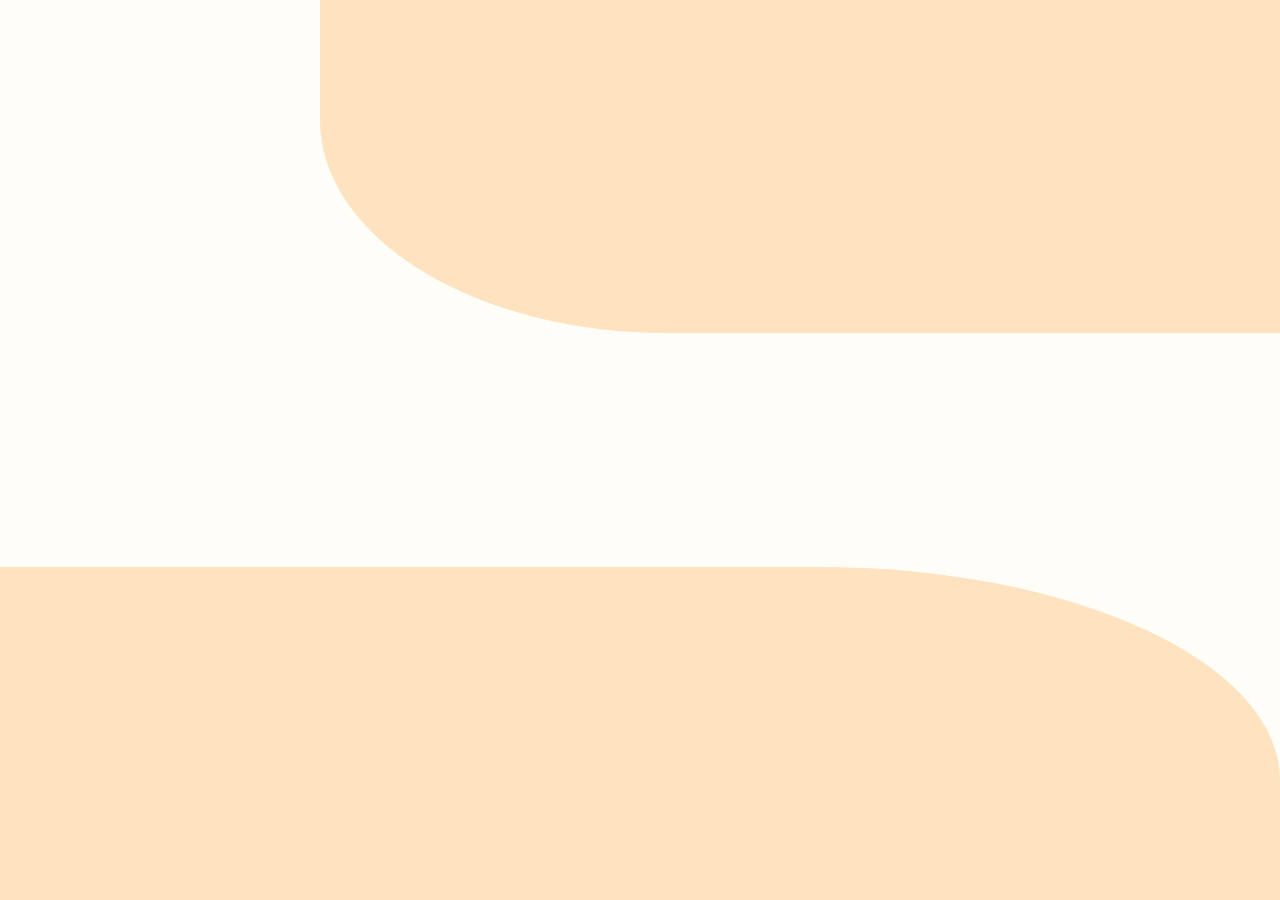
==== public/layouts/L4/index.html @ b63d5cc7 "Add initial layout for Autumn Themes website" ====
<!DOCTYPE html>
<html lang="en">
<head>
    <meta charset="UTF-8">
    <meta name="viewport" content="width=device-width, initial-scale=1.0">
    <title>Autumn Themes Website</title>
    <link rel="preconnect" href="https://fonts.googleapis.com">
    <link rel="preconnect" href="https://fonts.gstatic.com" crossorigin="">
    <link href="https://fonts.googleapis.com/css2?family=DM+Sans:wght@400;500;600;700;800&amp;family=Pacifico&amp;display=swap" rel="stylesheet">
    <style>
        *{
            box-sizing: border-box;
            margin: 0;
            padding: 0;
        }

        body{
            color: #4e372f;
            background-color: #fff8ed;
            font-family: "DM Sans", Arial, sans-serif;
        }

        .hero-container{
            width: 100%;
            min-height: 100vh;
            position: relative;
            overflow: hidden;
            background-color: #fffdf8;
        }

        .top-box{
            height: 37%;
            top: 0;
            right: 0;
            width: 75%;
            border-radius: 0 0 0 36% / 0 0 0 64%;
            background-color: #ffe3c1;
            position: absolute;
        }
        .bottom-box{
            height: 37%;
            bottom: 0;
            left: 0;
            width: 100%;
            border-radius: 0 36% 0 0  / 0 64% 0 0;
            background-color: #ffe3c1;
            position: absolute;
        }
    </style>
</head>
<body>
    <main>
        <section class="hero">
            <div class="hero-container">
                <div class="top-box"></div>
                <div class="bottom-box"></div>
            </div>
        </section>
    </main>
</body>
</html>
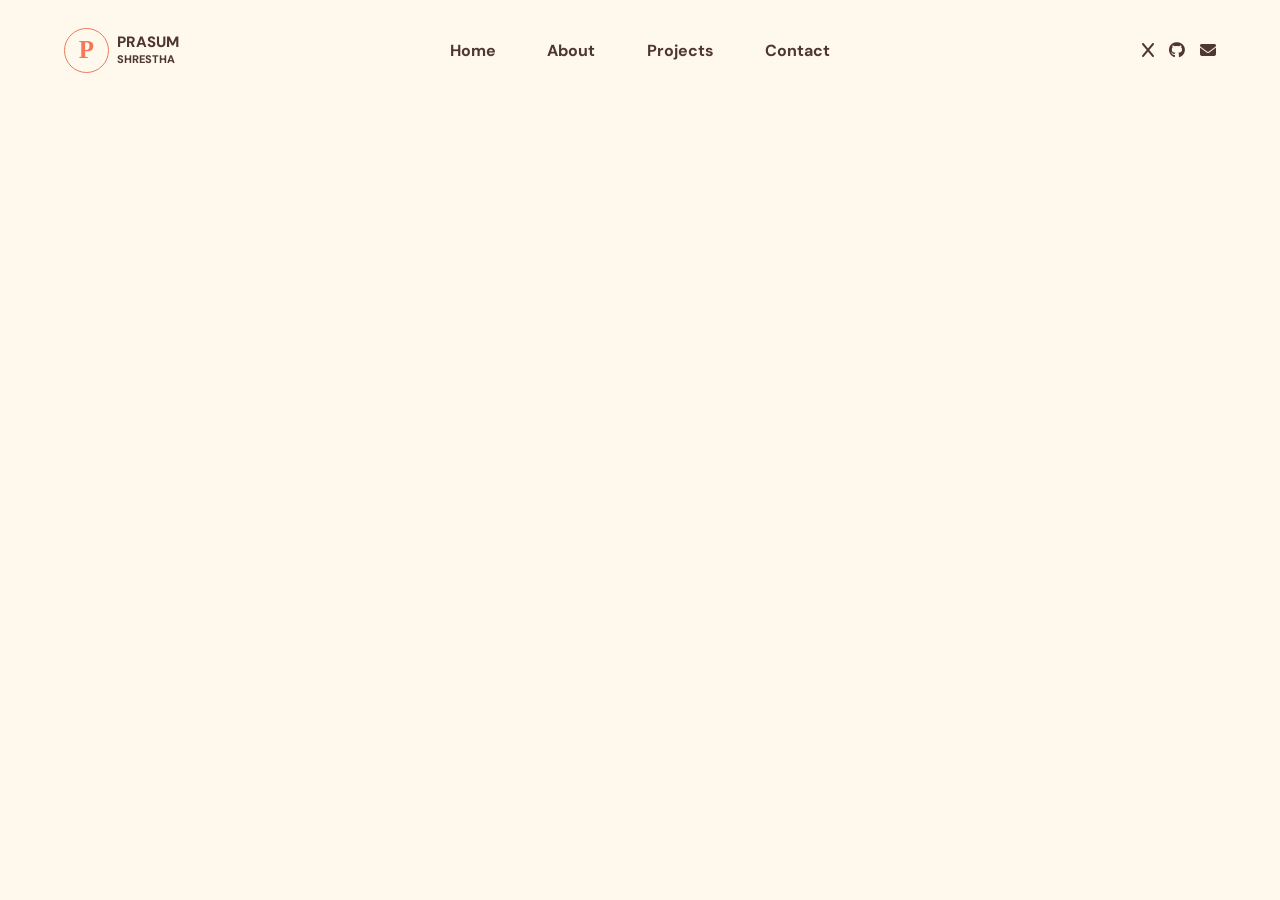
==== commit 21465349: "Feat: Enhance layout with new styles and navigation bar; remove unused image" ====
--- a/public/layouts/L4/index.html
+++ b/public/layouts/L4/index.html
@@ -7,7 +7,15 @@
     <link rel="preconnect" href="https://fonts.googleapis.com">
     <link rel="preconnect" href="https://fonts.gstatic.com" crossorigin="">
     <link href="https://fonts.googleapis.com/css2?family=DM+Sans:wght@400;500;600;700;800&amp;family=Pacifico&amp;display=swap" rel="stylesheet">
+        <link rel="stylesheet" href="https://cdnjs.cloudflare.com/ajax/libs/font-awesome/6.6.0/css/all.min.css"/>
+
     <style>
+
+        :root{
+            --bg-color: #fff8ed;
+            --bg1-color: #ffe3c1;
+            --font-color: #f57959;
+        }
         *{
             box-sizing: border-box;
             margin: 0;
@@ -16,7 +24,7 @@
 
         body{
             color: #4e372f;
-            background-color: #fff8ed;
+            background-color: var(--bg-color);
             font-family: "DM Sans", Arial, sans-serif;
         }
 
@@ -25,7 +33,7 @@
             min-height: 100vh;
             position: relative;
             overflow: hidden;
-            background-color: #fffdf8;
+            background-color: var(--bg-color);
         }
 
         .top-box{
@@ -34,18 +42,91 @@
             right: 0;
             width: 75%;
             border-radius: 0 0 0 36% / 0 0 0 64%;
-            background-color: #ffe3c1;
+            background-color: var(--bg1-color);
             position: absolute;
+            z-index: -1;
         }
         .bottom-box{
-            height: 37%;
+            height: 27%;
             bottom: 0;
             left: 0;
             width: 100%;
-            border-radius: 0 36% 0 0  / 0 64% 0 0;
-            background-color: #ffe3c1;
+            border-radius: 30% 46% 0 0  / 20% 64% 0 0;
+            background-color: var(--bg1-color);
             position: absolute;
+            z-index: -1;
         }
+
+        header{
+            display: flex;
+            justify-content: center;
+            align-items: center;
+            height: 100px;
+        }
+
+        a{
+            color: inherit;
+            text-decoration: none;
+        }
+
+        .nav{
+            display: flex;
+            align-items: center;
+            justify-content: space-between;
+            width: 90%;
+            height: 100%;
+        }
+
+        .brand{
+            display: inline-flex;
+            width: fit-content;
+            align-items: center;
+            gap: 8px;
+            width: 33%;
+        }
+
+        .logo{
+            width: 45px;
+            height: 45px;
+            display: flex;
+            align-items: center;
+            justify-content: center;
+            border-radius: 50%;
+            position: relative;
+            color: var(--font-color);
+            font: 700 25px Georgia, serif;
+            border: 1px solid var(--font-color);
+        }
+
+        .logo-name{
+            font-size: 15px;
+            font-weight: 800;
+            line-break: auto;
+            line-height: 1.1;
+        }
+
+        .logo-name small{
+            font-size: 11px;
+        }
+
+        .nav-bar{
+            display: flex;
+            width: 33%;
+            justify-content: space-between;
+        }
+
+        .nav-bar a{
+            font-weight: bold;
+            font-size: 16px;
+        }
+
+        .social-medias{
+            width: 33%;
+            display: flex;
+            justify-content: flex-end;
+            gap: 15px;
+        }
+        
     </style>
 </head>
 <body>
@@ -54,6 +135,38 @@
             <div class="hero-container">
                 <div class="top-box"></div>
                 <div class="bottom-box"></div>
+
+                <header>
+                    <div class="nav">
+                        <a href="#home" class="brand">
+                            <span class="logo">
+                                P
+                            </span>
+                            <span class="logo-name">
+                                PRASUM 
+                                <br>
+                                <small>SHRESTHA</small>
+                            </span>
+                        </a>
+                        <div class="nav-bar">
+                            <a href="">Home</a>
+                            <a href="">About</a>
+                            <a href="">Projects</a>
+                            <a href="">Contact</a>
+                        </div>
+                        <div class="social-medias">
+                            <a href="https://twitter.com">
+                                <i class="fa-brands fa-x"></i>
+                            </a>
+                            <a href="https://github.com">
+                                <i class="fa-brands fa-github"></i>
+                            </a>
+                            <a href="mailto:prasmshrestha@gmail.com">
+                                <i class="fas fa-envelope"></i>
+                            </a>
+                        </div>
+                    </div>
+                </header>
             </div>
         </section>
     </main>
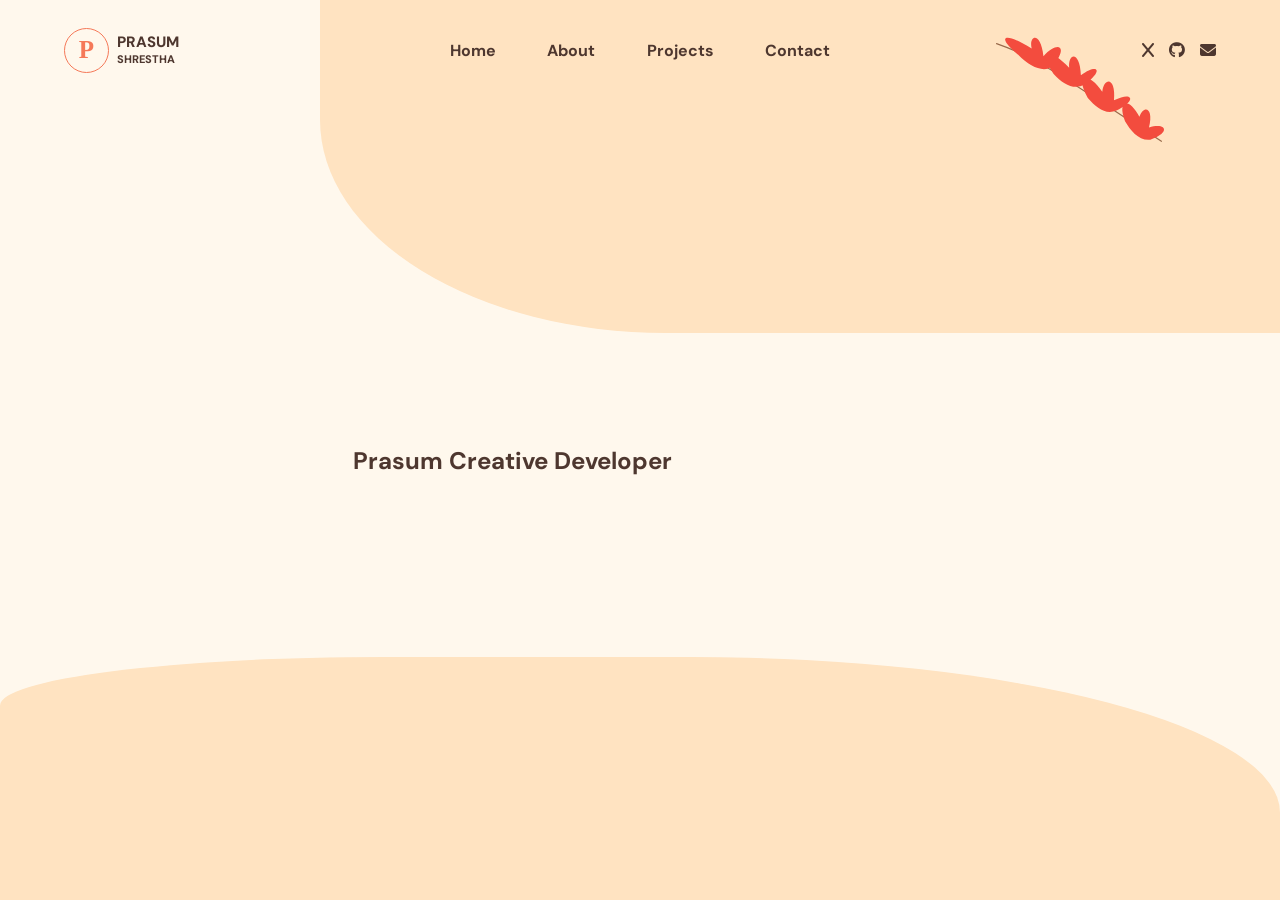
==== commit 1eb30a31: "Remove unused images and enhance layout with new SVG elements and styles" ====
--- a/public/layouts/L4/index.html
+++ b/public/layouts/L4/index.html
@@ -15,6 +15,8 @@
             --bg-color: #fff8ed;
             --bg1-color: #ffe3c1;
             --font-color: #f57959;
+            --red-color: #f34c3e;
+            --stem-color: #996b4c;
         }
         *{
             box-sizing: border-box;
@@ -34,6 +36,7 @@
             position: relative;
             overflow: hidden;
             background-color: var(--bg-color);
+            z-index: 1;
         }
 
         .top-box{
@@ -125,6 +128,45 @@
             display: flex;
             justify-content: flex-end;
             gap: 15px;
+        }
+
+        .leaf-branch{
+            position: absolute;
+            
+        }
+
+        .top-branch{
+            width: 15%;
+            height: auto;
+            right: 8%;
+            top: 4%;
+            transform: rotate(3deg);
+        }
+
+        .branch-stem{
+            fill: none;
+            stroke-width: 1.2;
+            stroke: var(--stem-color);
+            stroke-linecap: round;
+        }
+        .red-leaf {
+            fill: var(--red-color);
+        }
+
+        .hero-content{
+            width: 100%;
+            display: flex;
+            justify-content: space-between;
+            align-items: center;
+            height: 80vh;
+        }
+        
+        .hero-name{
+            width: 80%;
+            display: flex;
+            justify-content: center;
+            align-items: center;
+            
         }
         
     </style>
@@ -167,6 +209,30 @@
                         </div>
                     </div>
                 </header>
+
+                <svg class="leaf-branch top-branch" viewBox=" 0 0 190 112">
+                    <path class="branch-stem" d="M8 12 C54 25 91 52 176 100"/>
+                    <path class="red-leaf" d="M30 22 C7 5 14 -1 43 15 C39 2 51 -3 55 22 C68 6 80 10 65 31 C57 39 43 34 30 22Z"></path>
+                    <path class="red-leaf" d="M66 39 C49 17 59 12 81 32 C79 17 91 15 93 39 C109 26 116 33 97 48 C87 54 76 49 66 39Z"></path>
+                    <path class="red-leaf" d="M101 61 C87 39 98 33 115 54 C116 39 128 39 127 62 C144 52 151 60 130 72 C119 77 110 70 101 61Z"></path>
+                    <path class="red-leaf" d="M139 82 C130 62 141 57 153 77 C157 64 167 68 163 87 C180 81 185 91 165 99 C154 101 145 91 139 82Z"></path>
+                </svg>
+
+                <div class="hero-content">
+                    <div class="hero-name">
+                        <h1>
+                            <span class="hero-title">
+                                Prasum
+                            </span>
+                            <span class="hero-subtitle">
+                                Creative Developer
+                            </span>
+                        </h1>
+                    </div>
+                    <div class="hero-profile">
+
+                    </div>
+                </div>
             </div>
         </section>
     </main>
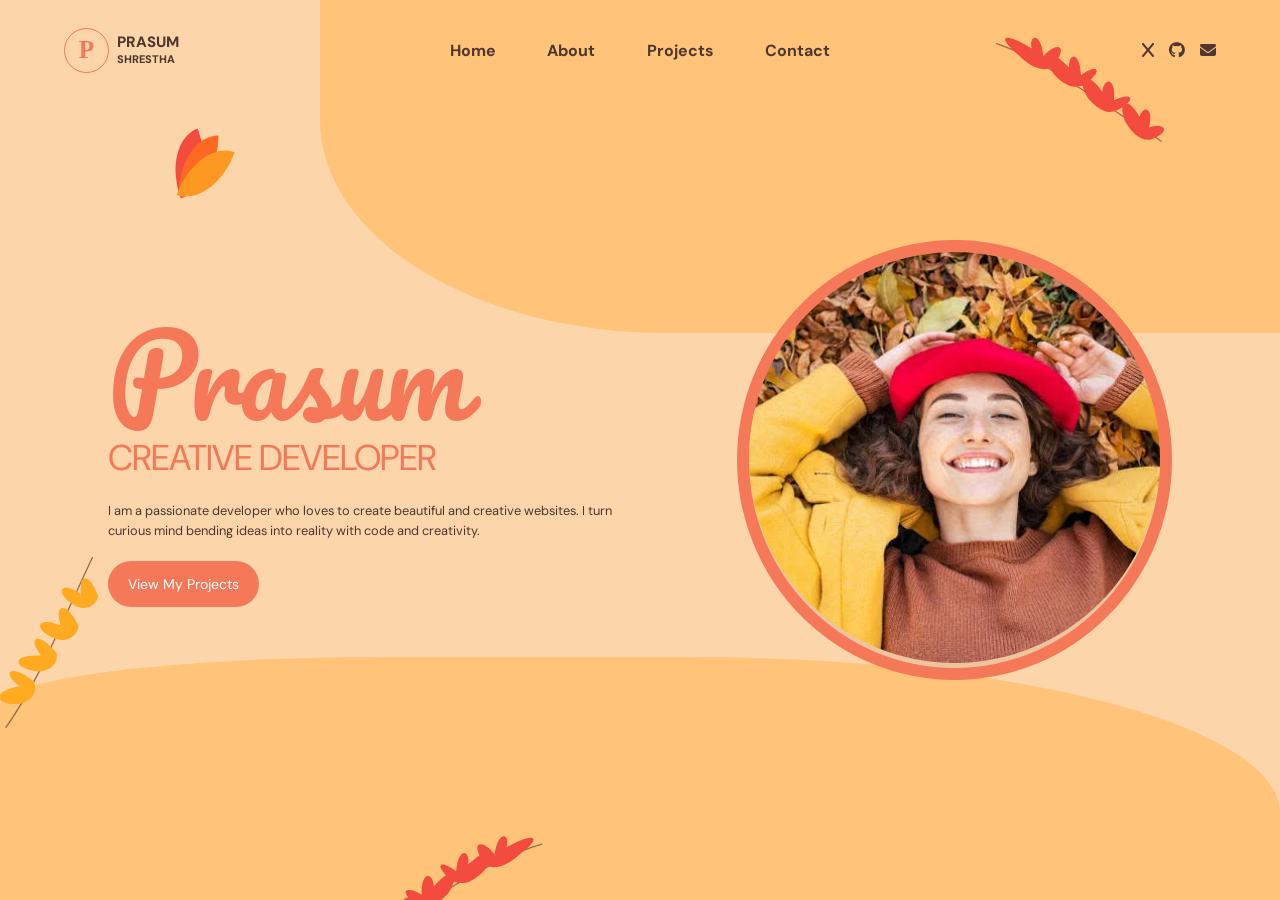
==== commit cab6b09f: "completed the hero section and now it's time for about section" ====
--- a/public/layouts/L4/index.html
+++ b/public/layouts/L4/index.html
@@ -12,8 +12,8 @@
     <style>
 
         :root{
-            --bg-color: #fff8ed;
-            --bg1-color: #ffe3c1;
+            --bg-color: #fcd5ab;
+            --bg1-color: #ffc37a;
             --font-color: #f57959;
             --red-color: #f34c3e;
             --stem-color: #996b4c;
@@ -156,19 +156,116 @@
         .hero-content{
             width: 100%;
             display: flex;
-            justify-content: space-between;
+            justify-content: space-evenly;
             align-items: center;
             height: 80vh;
+            
         }
         
         .hero-name{
-            width: 80%;
-            display: flex;
+            
+        }
+
+        .hero-title{
+            display: block;
+            font-family: "Pacifico", "Segoe Script", cursive;
+            line-height: 1.1;
+            color: var(--font-color);
+            font-size: clamp(50px, 9vw, 110px);
+            font-weight: 400;
+            letter-spacing: -1px;
+            
+        }
+        .hero-subtitle{
+            color: var(--font-color);
+            font-size: clamp(20px, 2.8vw, 40px);
+            font-weight: 400;
+            letter-spacing: -1px;
+        }
+
+        .hero-description{
+            max-width: 520px;
+            margin: 20px 0px;
+            font-size: clamp(10px, 1vw, 14px);
+            line-height:1.6;
+            
+        }
+
+        .capsule-btn{
+            display: inline-flex;
+            align-items: center;
             justify-content: center;
-            align-items: center;
-            
+            border: none;
+            border-radius: 45px;
+            color: white;
+            background-color: var(--font-color);
+            padding: 14px 20px;
+            font-size: 14px;
         }
         
+        .hero-profile{
+            width: 34%;
+            aspect-ratio: 1/1;
+            border-radius: 50%;
+            background-color: #edc49e;
+            border: clamp(3px, 1vw, 14px) solid var(--font-color);
+        }
+
+        .hero-profile img{
+            width: 100%;
+            height: 100%;
+            border-radius: 50%;
+            object-fit: cover;
+        }
+
+        .bottom-branch{
+            width: 15%;
+            height: auto;
+            left: 28%;
+            bottom: -5%;
+            transform: rotateY(180deg);
+        }
+        .gold-leaf{
+            fill: #ffaa21;
+        }
+
+        .left-branch{
+            width: 12%;
+            height: auto;
+            left: -1%;
+            bottom: 19%;
+            transform: rotate(-7deg);
+        }
+
+        .tiny-leafs{
+            position: absolute;
+            left: 13%;
+            top: 15%;
+            width: 35px;
+            height: 40px;
+            transform: rotate(-20deg);
+        }
+
+        .tiny-leafs span{
+            position: absolute;
+            width: 40px;
+            height: 60px;
+            border-radius: 100% 0 100% 0;
+            background-color: #f34c3e;
+        }
+
+        .tiny-leafs span:nth-child(2){
+            background-color: #ff6822;
+            transform: rotate(20deg);
+            left: 8px;
+            top: 5px;
+        }
+        .tiny-leafs span:nth-child(3){
+            background-color: #ff9822;
+            transform: rotate(40deg);
+            left: 12px;
+            top: 15px;
+        }
     </style>
 </head>
 <body>
@@ -218,6 +315,26 @@
                     <path class="red-leaf" d="M139 82 C130 62 141 57 153 77 C157 64 167 68 163 87 C180 81 185 91 165 99 C154 101 145 91 139 82Z"></path>
                 </svg>
 
+                <svg class="leaf-branch bottom-branch" viewBox=" 0 0 190 112">
+                    <path class="branch-stem" d="M8 12 C54 25 91 52 176 100"/>
+                    <path class="red-leaf" d="M30 22 C7 5 14 -1 43 15 C39 2 51 -3 55 22 C68 6 80 10 65 31 C57 39 43 34 30 22Z"></path>
+                    <path class="red-leaf" d="M66 39 C49 17 59 12 81 32 C79 17 91 15 93 39 C109 26 116 33 97 48 C87 54 76 49 66 39Z"></path>
+                    <path class="red-leaf" d="M101 61 C87 39 98 33 115 54 C116 39 128 39 127 62 C144 52 151 60 130 72 C119 77 110 70 101 61Z"></path>
+                    <path class="red-leaf" d="M139 82 C130 62 141 57 153 77 C157 64 167 68 163 87 C180 81 185 91 165 99 C154 101 145 91 139 82Z"></path>
+                </svg>
+
+                <svg class="leaf-branch left-branch" viewBox="0 0 140 160" aria-hidden="true">
+                    <path class="branch-stem" d="M8 152 C44 112 66 70 105 8"></path>
+                    <path class="gold-leaf" d="M24 132 C1 132 -3 118 25 116 C10 103 18 93 38 113 C42 123 34 131 24 132Z"></path>
+                    <path class="gold-leaf" d="M43 105 C20 99 21 86 48 91 C37 74 47 67 62 90 C63 101 53 106 43 105Z"></path>
+                    <path class="gold-leaf" d="M62 77 C43 66 48 54 69 66 C65 46 76 43 85 68 C83 78 72 82 62 77Z"></path>
+                    <path class="gold-leaf" d="M82 48 C66 34 75 25 91 40 C90 21 101 20 106 44 C102 53 91 56 82 48Z"></path>
+                </svg>
+
+                <div class="tiny-leafs">
+                    <span></span><span></span><span></span>
+                </div>
+
                 <div class="hero-content">
                     <div class="hero-name">
                         <h1>
@@ -225,16 +342,23 @@
                                 Prasum
                             </span>
                             <span class="hero-subtitle">
-                                Creative Developer
+                                CREATIVE DEVELOPER
                             </span>
                         </h1>
+
+                        <p class="hero-description">
+                            I am a passionate developer who loves to create beautiful and creative websites. I turn curious mind bending ideas into reality with code and creativity. 
+                        </p>
+
+                        <a href="#project" class="capsule-btn">View My Projects</a>
                     </div>
                     <div class="hero-profile">
-
+                        <img src="image.png" alt="">
                     </div>
                 </div>
             </div>
         </section>
+        <section class="about" id="about"></section>
     </main>
 </body>
 </html>
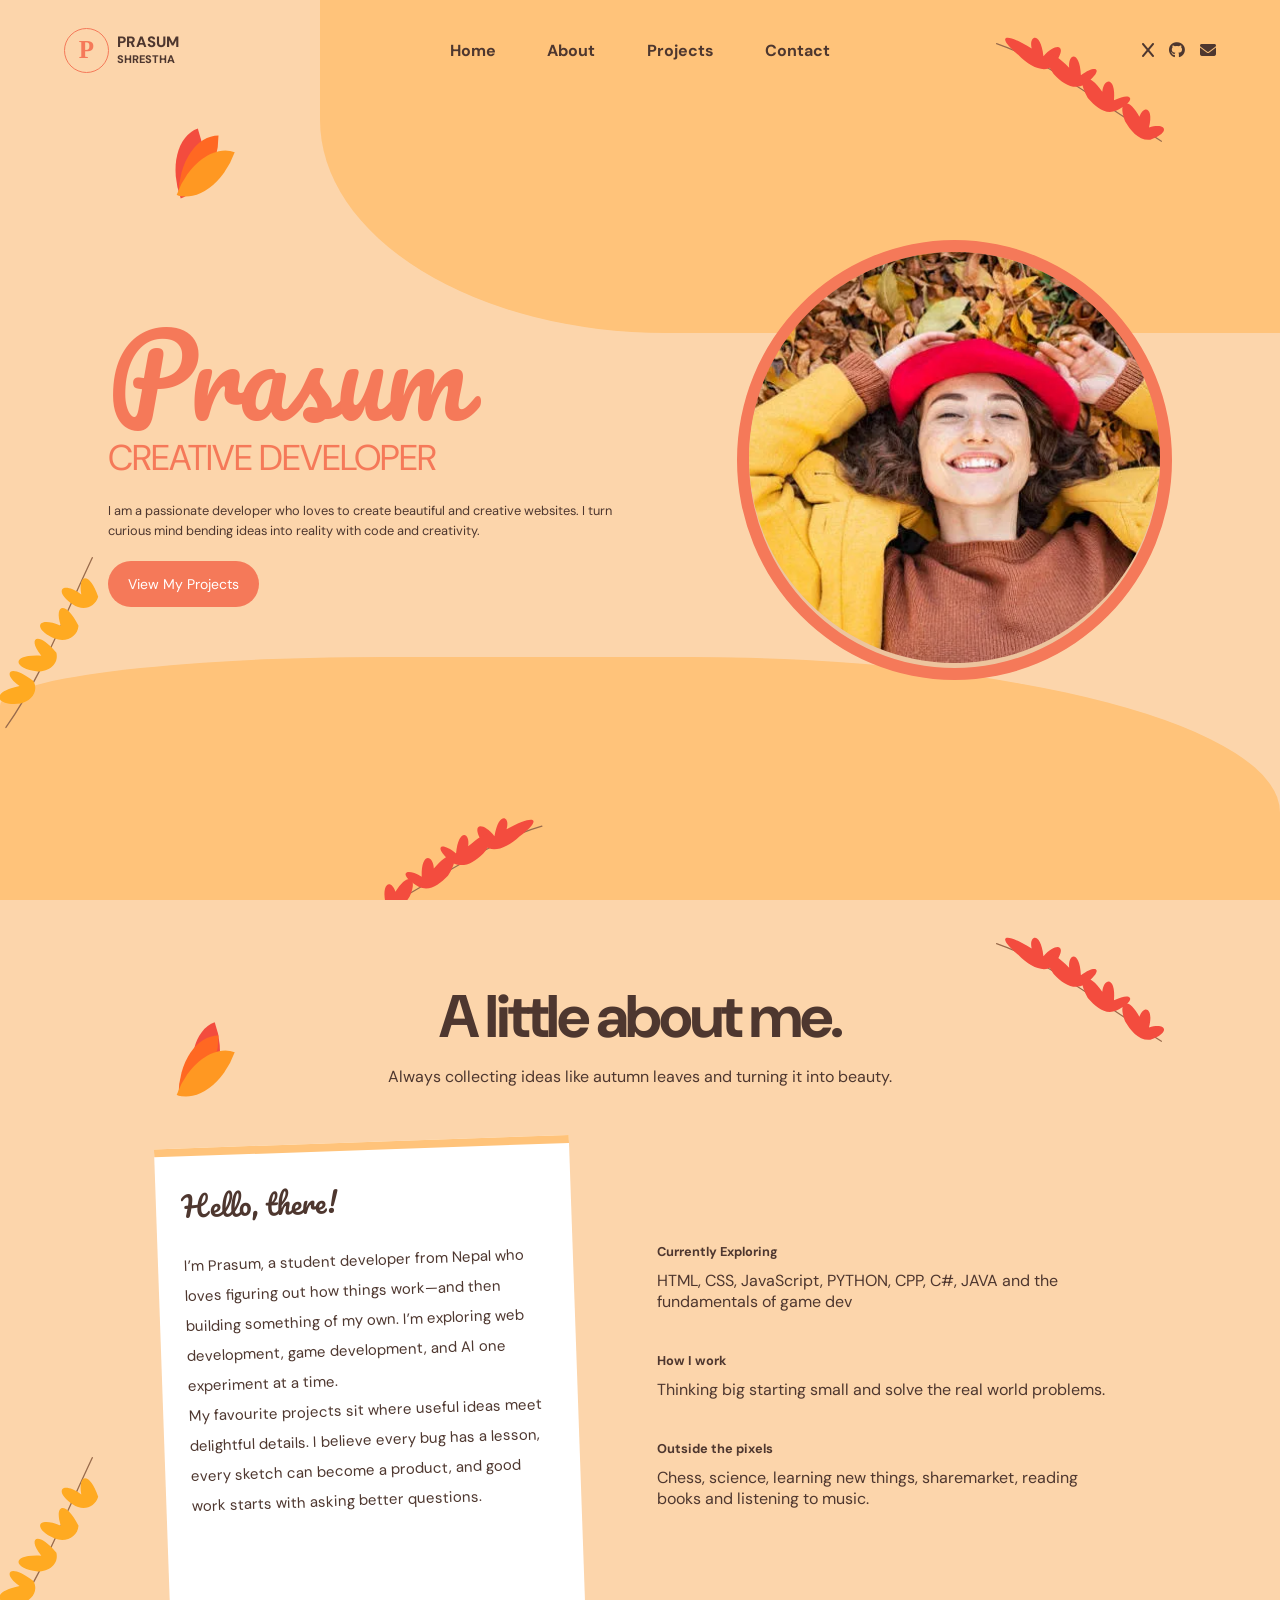
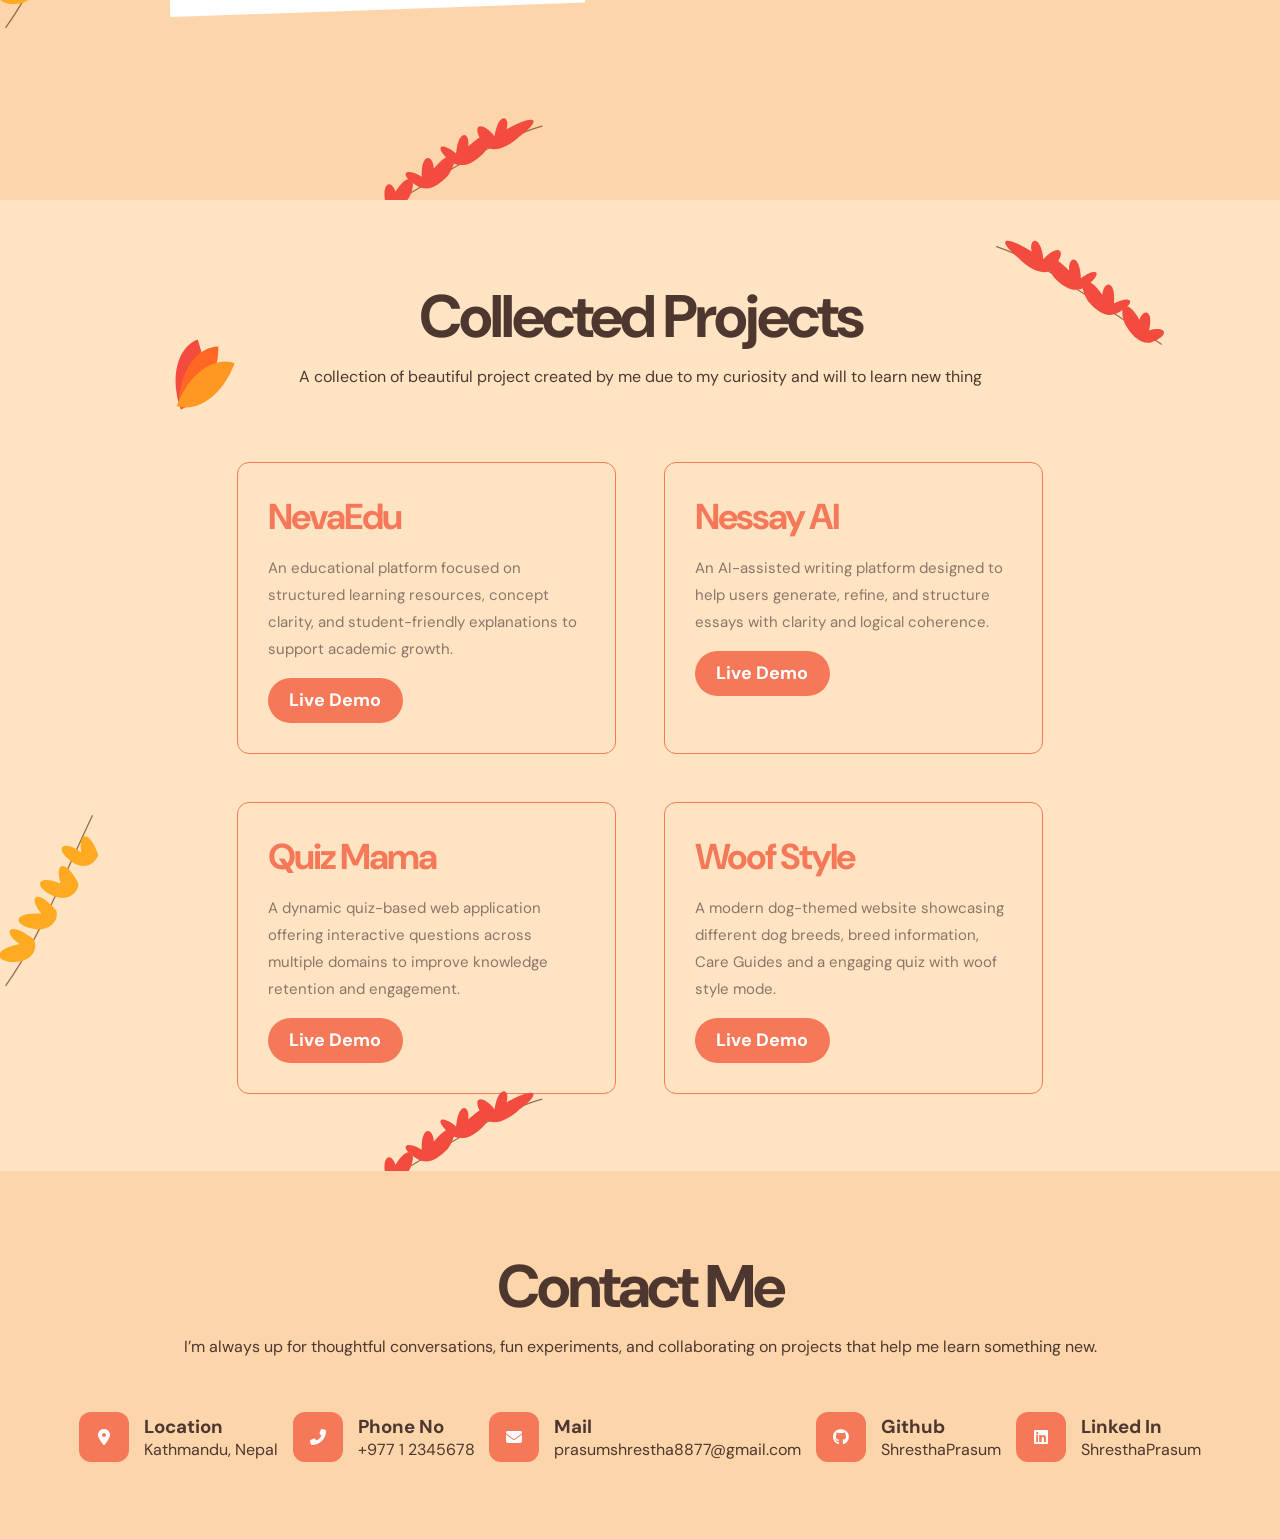
==== commit d1f3ebf4: "Feat: Add about and projects sections with responsive design and content" ====
--- a/public/layouts/L4/index.html
+++ b/public/layouts/L4/index.html
@@ -14,6 +14,7 @@
         :root{
             --bg-color: #fcd5ab;
             --bg1-color: #ffc37a;
+            --bg2-color: #ffe4c4;
             --font-color: #f57959;
             --red-color: #f34c3e;
             --stem-color: #996b4c;
@@ -222,7 +223,7 @@
             width: 15%;
             height: auto;
             left: 28%;
-            bottom: -5%;
+            bottom: -3%;
             transform: rotateY(180deg);
         }
         .gold-leaf{
@@ -266,6 +267,184 @@
             left: 12px;
             top: 15px;
         }
+
+        .about{
+            position: relative;
+            overflow: hidden;
+            padding: clamp(70px, 6vw, 130px) 5vw;
+            min-height: 100vh;
+            background-color: var(--bg-color);
+        }
+
+        .about-header{
+            text-align: center;
+            margin-bottom: 55px;
+        }
+
+        .about-header h2{
+            font-size: clamp(30px, 5.5vw, 60px);
+            letter-spacing: -3px;
+            padding-bottom: 10px;
+        }
+
+        .about-content{
+            display: flex;
+            align-items: center;
+            max-width: 1200px;
+            margin: 0 auto;
+            gap: 80px;
+            justify-content: center;
+        }
+
+        .about-note{
+            display: flex;
+            flex-direction: column;
+            height: 52vh;
+            width: 36%;
+            border-top: 8px solid var(--bg1-color);
+            background-color: #fff;
+            padding: 2vw;
+            transform: rotate(-2deg);
+            gap: 10px;
+        }
+
+        .about-details{
+            height: 50vh;
+            width: 40%;
+            display: flex;
+            flex-direction: column;
+            justify-content: center;
+            gap: 40px;
+        }
+
+        .detail h3{
+            font-size: 1vw;
+            margin-bottom: 10px;
+        }
+
+        .note-head{
+            font: 28px "Pacifico", cursive;
+            margin: 0 0 10px;
+        }
+
+        .note-content p{
+            font-size: 15px;
+            line-height: 2;
+        }
+
+        .projects{
+            display: flex;
+            flex-direction: column;
+            align-items: center;
+            position: relative;
+            overflow: hidden;
+            padding: clamp(70px, 6vw, 130px) 5vw;
+            min-height: 100vh;
+            background-color: var(--bg2-color);
+        }
+
+        .projects-header{
+            text-align: center;
+            margin-bottom: 55px;
+        }
+
+        .projects-header h2{
+            font-size: clamp(30px, 5.5vw, 60px);
+            letter-spacing: -3px;
+            padding-bottom: 10px;
+        }
+
+        .project-container{
+            display: grid;
+            width: 70%;
+            justify-content: center;
+            grid-template-columns: repeat(2, minmax(0,1fr));
+            gap: 3rem;
+            margin-top: 20px;
+        }
+
+        .project-card{
+            display: flex;
+            flex-direction: column;
+            width: 100%;
+            padding: 30px;
+            gap: 15px;
+            border: 1px solid var(--font-color);
+            border-radius: 12px;
+            background-color: var(--bg2-color);
+        }
+
+        .project-description{
+            color: #8e7468;
+            font-size: 15px;
+            line-height: 1.8;
+        }
+
+        .project-title{
+            font-size: 4vh;
+            color: var(--font-color);
+            letter-spacing: -2px;
+        }
+
+        .project-view{
+            display: inline-flex;
+            width: 135px;
+            height: 45px;
+            align-items: center;
+            justify-content: center;
+            font-weight: bold;
+            border: none;
+            border-radius: 45px;
+            color: white;
+            background-color: var(--font-color);
+            padding: 14px 20px;
+            font-size: 18px;
+        }
+
+        .contact{
+            position: relative;
+            overflow: hidden;
+            padding: clamp(70px, 6vw, 130px) 5vw;
+            min-height: 40vh;
+            background-color: var(--bg-color);
+        }
+
+        .contact-header{
+            text-align: center;
+            margin-bottom: 55px;
+        }
+
+        .contact-header h2{
+            font-size: clamp(30px, 5.5vw, 60px);
+            letter-spacing: -3px;
+            padding-bottom: 10px;
+        }
+        
+        .contact-details{
+            display: flex;
+            justify-content: space-evenly;
+            align-items: center;
+            width: 100%;
+        }
+
+        .contact-info{
+            display: flex;
+            align-items: center;
+            gap: 15px;
+        }
+
+        .contact-logo{
+            display: inline-flex;
+            background-color: var(--font-color);
+            border-radius: 12px;
+            color: white;
+            width: 50px;
+            height: 50px;
+            align-items: center;
+            justify-content: center;
+
+        }
+
     </style>
 </head>
 <body>
@@ -288,10 +467,10 @@
                             </span>
                         </a>
                         <div class="nav-bar">
-                            <a href="">Home</a>
-                            <a href="">About</a>
-                            <a href="">Projects</a>
-                            <a href="">Contact</a>
+                            <a href="#">Home</a>
+                            <a href="#about">About</a>
+                            <a href="#projects">Projects</a>
+                            <a href="#contacts">Contact</a>
                         </div>
                         <div class="social-medias">
                             <a href="https://twitter.com">
@@ -358,7 +537,200 @@
                 </div>
             </div>
         </section>
-        <section class="about" id="about"></section>
+
+        <section class="about" id="about">
+            <div class="about-header">
+                <svg class="leaf-branch top-branch" viewBox=" 0 0 190 112">
+                    <path class="branch-stem" d="M8 12 C54 25 91 52 176 100"/>
+                    <path class="red-leaf" d="M30 22 C7 5 14 -1 43 15 C39 2 51 -3 55 22 C68 6 80 10 65 31 C57 39 43 34 30 22Z"></path>
+                    <path class="red-leaf" d="M66 39 C49 17 59 12 81 32 C79 17 91 15 93 39 C109 26 116 33 97 48 C87 54 76 49 66 39Z"></path>
+                    <path class="red-leaf" d="M101 61 C87 39 98 33 115 54 C116 39 128 39 127 62 C144 52 151 60 130 72 C119 77 110 70 101 61Z"></path>
+                    <path class="red-leaf" d="M139 82 C130 62 141 57 153 77 C157 64 167 68 163 87 C180 81 185 91 165 99 C154 101 145 91 139 82Z"></path>
+                </svg>
+
+                <svg class="leaf-branch bottom-branch" viewBox=" 0 0 190 112">
+                    <path class="branch-stem" d="M8 12 C54 25 91 52 176 100"/>
+                    <path class="red-leaf" d="M30 22 C7 5 14 -1 43 15 C39 2 51 -3 55 22 C68 6 80 10 65 31 C57 39 43 34 30 22Z"></path>
+                    <path class="red-leaf" d="M66 39 C49 17 59 12 81 32 C79 17 91 15 93 39 C109 26 116 33 97 48 C87 54 76 49 66 39Z"></path>
+                    <path class="red-leaf" d="M101 61 C87 39 98 33 115 54 C116 39 128 39 127 62 C144 52 151 60 130 72 C119 77 110 70 101 61Z"></path>
+                    <path class="red-leaf" d="M139 82 C130 62 141 57 153 77 C157 64 167 68 163 87 C180 81 185 91 165 99 C154 101 145 91 139 82Z"></path>
+                </svg>
+
+                <svg class="leaf-branch left-branch" viewBox="0 0 140 160" aria-hidden="true">
+                    <path class="branch-stem" d="M8 152 C44 112 66 70 105 8"></path>
+                    <path class="gold-leaf" d="M24 132 C1 132 -3 118 25 116 C10 103 18 93 38 113 C42 123 34 131 24 132Z"></path>
+                    <path class="gold-leaf" d="M43 105 C20 99 21 86 48 91 C37 74 47 67 62 90 C63 101 53 106 43 105Z"></path>
+                    <path class="gold-leaf" d="M62 77 C43 66 48 54 69 66 C65 46 76 43 85 68 C83 78 72 82 62 77Z"></path>
+                    <path class="gold-leaf" d="M82 48 C66 34 75 25 91 40 C90 21 101 20 106 44 C102 53 91 56 82 48Z"></path>
+                </svg>
+
+                <div class="tiny-leafs">
+                    <span></span><span></span><span></span>
+                </div>
+                <h2>A little about me.</h2>
+                <p class="about-quote">
+                    Always collecting ideas like autumn leaves and turning it into beauty.
+                </p>
+            </div>
+
+            <div class="about-content">
+                <div class="about-note">
+                    <div class="note-head">
+                        Hello, there!
+                    </div>
+
+                    <div class="note-content">
+                        <p>I’m Prasum, a student developer from Nepal who loves figuring out how things work—and then building something of my own. I’m exploring web development, game development, and AI one experiment at a time.</p>
+                        <p>My favourite projects sit where useful ideas meet delightful details. I believe every bug has a lesson, every sketch can become a product, and good work starts with asking better questions.</p>
+                    </div>
+                </div>
+                <div class="about-details">
+                    <div class="detail">
+                        <h3>Currently Exploring</h3>
+                        <p>HTML, CSS, JavaScript, PYTHON, CPP, C#, JAVA and the fundamentals of game dev</p>
+                    </div>
+                    <div class="detail">
+                        <h3>How I work</h3>
+                        <p>Thinking big starting small and solve the real world problems.</p>
+                    </div>
+                    <div class="detail">
+                        <h3>Outside the pixels</h3>
+                        <p>Chess, science, learning new things, sharemarket, reading books and listening to music.</p>
+                    </div>
+                </div>
+            </div>
+        </section>
+
+        <section class="projects" id="projects">
+            <div class="projects-header">
+                <h2>Collected Projects</h2>
+                <p class="project-quote">
+                    A collection of beautiful project created by me due to my curiosity and will to learn new thing
+                </p>
+            </div>
+            <svg class="leaf-branch top-branch" viewBox=" 0 0 190 112">
+                    <path class="branch-stem" d="M8 12 C54 25 91 52 176 100"/>
+                    <path class="red-leaf" d="M30 22 C7 5 14 -1 43 15 C39 2 51 -3 55 22 C68 6 80 10 65 31 C57 39 43 34 30 22Z"></path>
+                    <path class="red-leaf" d="M66 39 C49 17 59 12 81 32 C79 17 91 15 93 39 C109 26 116 33 97 48 C87 54 76 49 66 39Z"></path>
+                    <path class="red-leaf" d="M101 61 C87 39 98 33 115 54 C116 39 128 39 127 62 C144 52 151 60 130 72 C119 77 110 70 101 61Z"></path>
+                    <path class="red-leaf" d="M139 82 C130 62 141 57 153 77 C157 64 167 68 163 87 C180 81 185 91 165 99 C154 101 145 91 139 82Z"></path>
+                </svg>
+
+                <svg class="leaf-branch bottom-branch" viewBox=" 0 0 190 112">
+                    <path class="branch-stem" d="M8 12 C54 25 91 52 176 100"/>
+                    <path class="red-leaf" d="M30 22 C7 5 14 -1 43 15 C39 2 51 -3 55 22 C68 6 80 10 65 31 C57 39 43 34 30 22Z"></path>
+                    <path class="red-leaf" d="M66 39 C49 17 59 12 81 32 C79 17 91 15 93 39 C109 26 116 33 97 48 C87 54 76 49 66 39Z"></path>
+                    <path class="red-leaf" d="M101 61 C87 39 98 33 115 54 C116 39 128 39 127 62 C144 52 151 60 130 72 C119 77 110 70 101 61Z"></path>
+                    <path class="red-leaf" d="M139 82 C130 62 141 57 153 77 C157 64 167 68 163 87 C180 81 185 91 165 99 C154 101 145 91 139 82Z"></path>
+                </svg>
+
+                <svg class="leaf-branch left-branch" viewBox="0 0 140 160" aria-hidden="true">
+                    <path class="branch-stem" d="M8 152 C44 112 66 70 105 8"></path>
+                    <path class="gold-leaf" d="M24 132 C1 132 -3 118 25 116 C10 103 18 93 38 113 C42 123 34 131 24 132Z"></path>
+                    <path class="gold-leaf" d="M43 105 C20 99 21 86 48 91 C37 74 47 67 62 90 C63 101 53 106 43 105Z"></path>
+                    <path class="gold-leaf" d="M62 77 C43 66 48 54 69 66 C65 46 76 43 85 68 C83 78 72 82 62 77Z"></path>
+                    <path class="gold-leaf" d="M82 48 C66 34 75 25 91 40 C90 21 101 20 106 44 C102 53 91 56 82 48Z"></path>
+                </svg>
+
+                <div class="tiny-leafs">
+                    <span></span><span></span><span></span>
+                </div>
+
+            <div class="project-container">
+                <div class="project-card">
+                    <h3 class="project-title">
+                        NevaEdu
+                    </h3>
+                    <p class="project-description">
+                        An educational platform focused on structured learning resources, concept clarity, and student-friendly explanations to support academic growth.
+                    </p>
+
+                    <a href="" class="project-view">Live Demo</a>
+                </div>
+                <div class="project-card">
+                    <h3 class="project-title">
+                        Nessay AI
+                    </h3>
+                    <p class="project-description">
+                        An AI-assisted writing platform designed to help users generate, refine, and structure essays with clarity and logical coherence.
+                    </p>
+
+                    <a href="" class="project-view">Live Demo</a>
+                </div>
+                <div class="project-card">
+                    <h3 class="project-title">
+                        Quiz Mama
+                    </h3>
+                    <p class="project-description">
+                        A dynamic quiz-based web application offering interactive questions across multiple domains to improve knowledge retention and engagement.
+                    </p>
+
+                    <a href="" class="project-view">Live Demo</a>
+                </div>
+                <div class="project-card">
+                    <h3 class="project-title">
+                        Woof Style
+                    </h3>
+                    <p class="project-description">
+                        A modern dog-themed website showcasing different dog breeds, breed information, Care Guides and a engaging quiz with woof style mode.
+                    </p>
+
+                    <a href="" class="project-view">Live Demo</a>
+                </div>
+            </div>
+        </section>
+    
+        <section class="contact" id="contact">
+            <div class="contact-header">
+                <h2>Contact Me</h2>
+                <p class="contact-quote">
+                    I’m always up for thoughtful conversations, fun experiments, and collaborating on projects that help me learn something new.
+            </div>
+
+            <div class="contact-details">
+                <div class="contact-info">
+                    <i class="fas fa-map-marker-alt location-logo contact-logo"></i>
+
+                    <div class="contact-detail">
+                        <h3>Location</h3>
+                        <p>Kathmandu, Nepal</p>
+                    </div>
+                </div>
+                <div class="contact-info">
+                    <i class="contact-logo phoneno-logo fas fa-phone-alt"></i>
+
+                    <div class="contact-detail">
+                        <h3>Phone No</h3>
+                        <p>+977 1 2345678</p>
+                    </div>
+                </div>
+                <div class="contact-info">
+                    <i class="contact-logo mail-logo fas fa-envelope"></i>
+
+                    <div class="contact-detail">
+                        <h3>Mail</h3>
+                        <p>prasumshrestha8877@gmail.com</p>
+                    </div>
+                </div>
+                <div class="contact-info">
+                    <i class="contact-logo github-logo fa-brands fa-github"></i>
+
+                    <div class="contact-detail">
+                        <a href=""><h3>Github</h3></a>
+                        <p>ShresthaPrasum</p>
+                    </div>
+                </div>
+                <div class="contact-info">
+                    <i class="contact-logo linkedin-logo fab fa-linkedin"></i>
+
+                    <div class="contact-detail">
+                        <a href=""><h3>Linked In</h3></a>
+                        <p>ShresthaPrasum</p>
+                    </div>
+                </div>
+            </div>
+        </section>
+        
     </main>
 </body>
 </html>
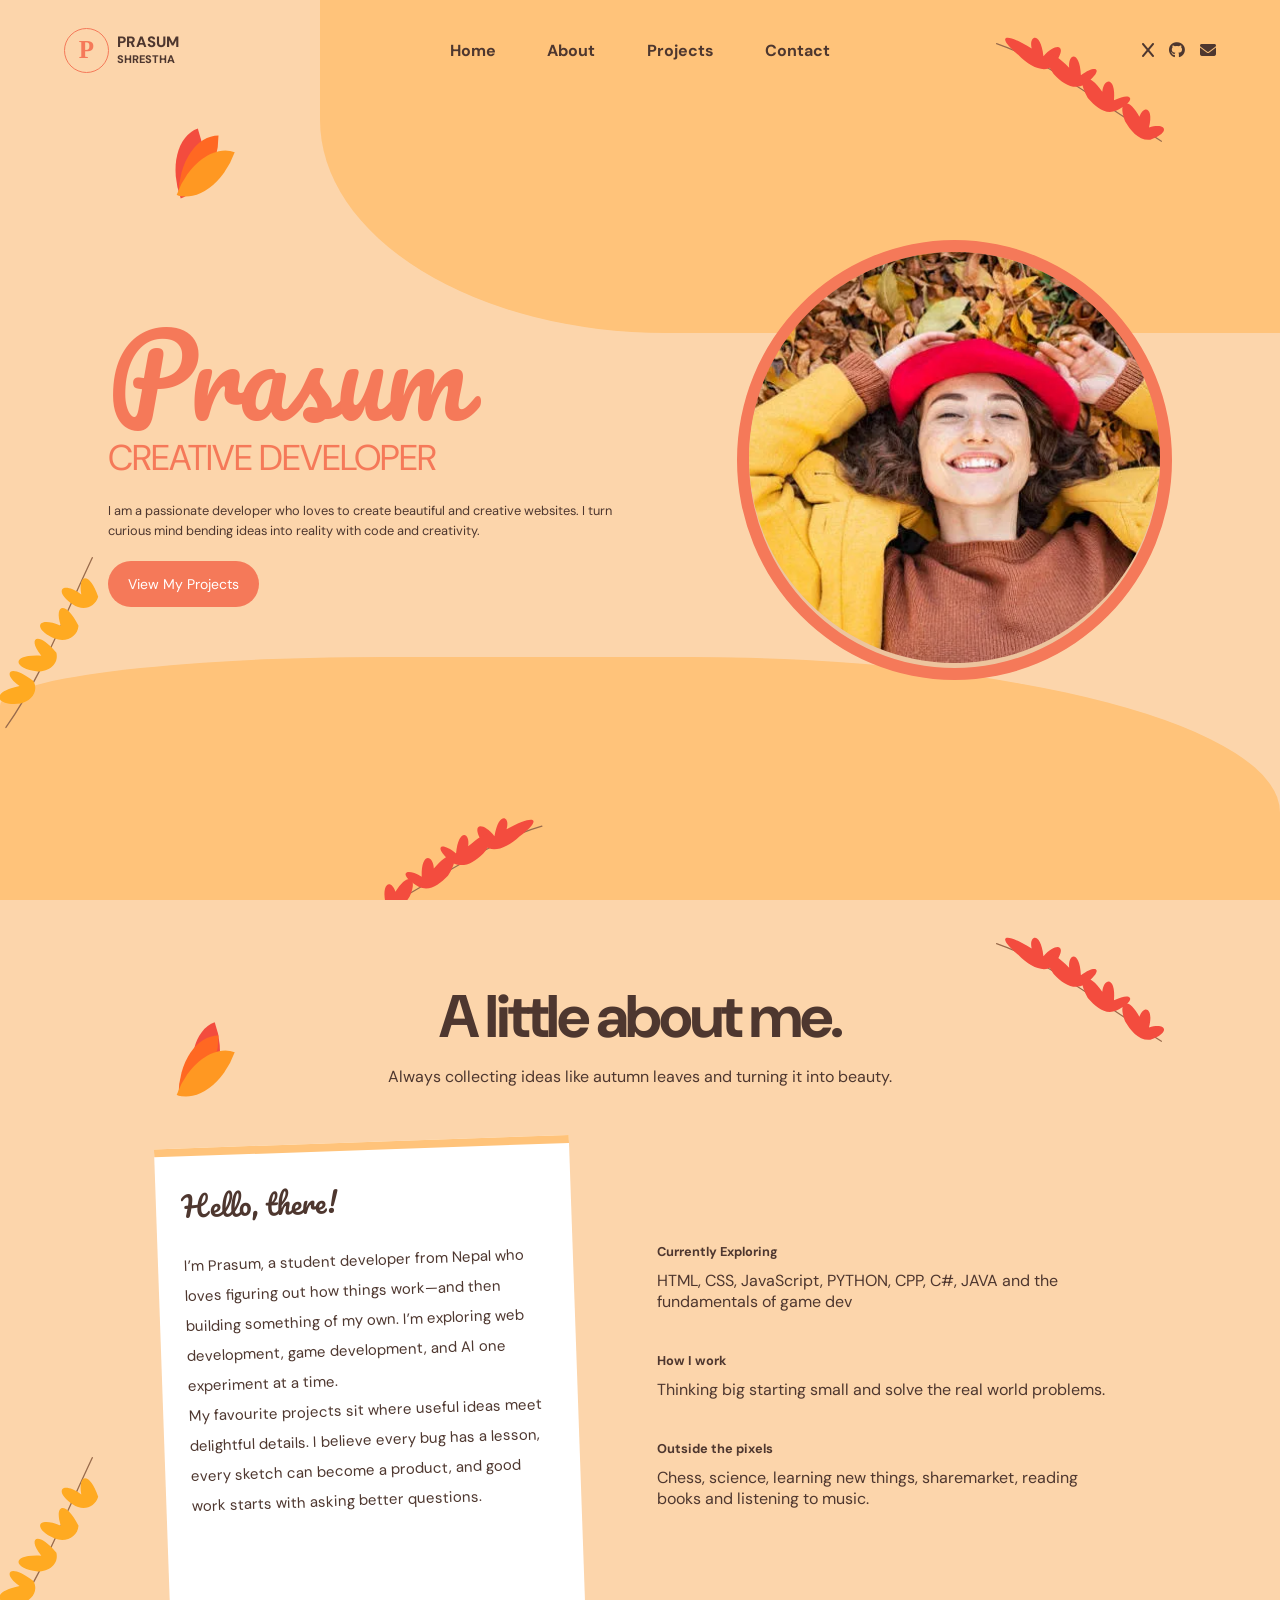
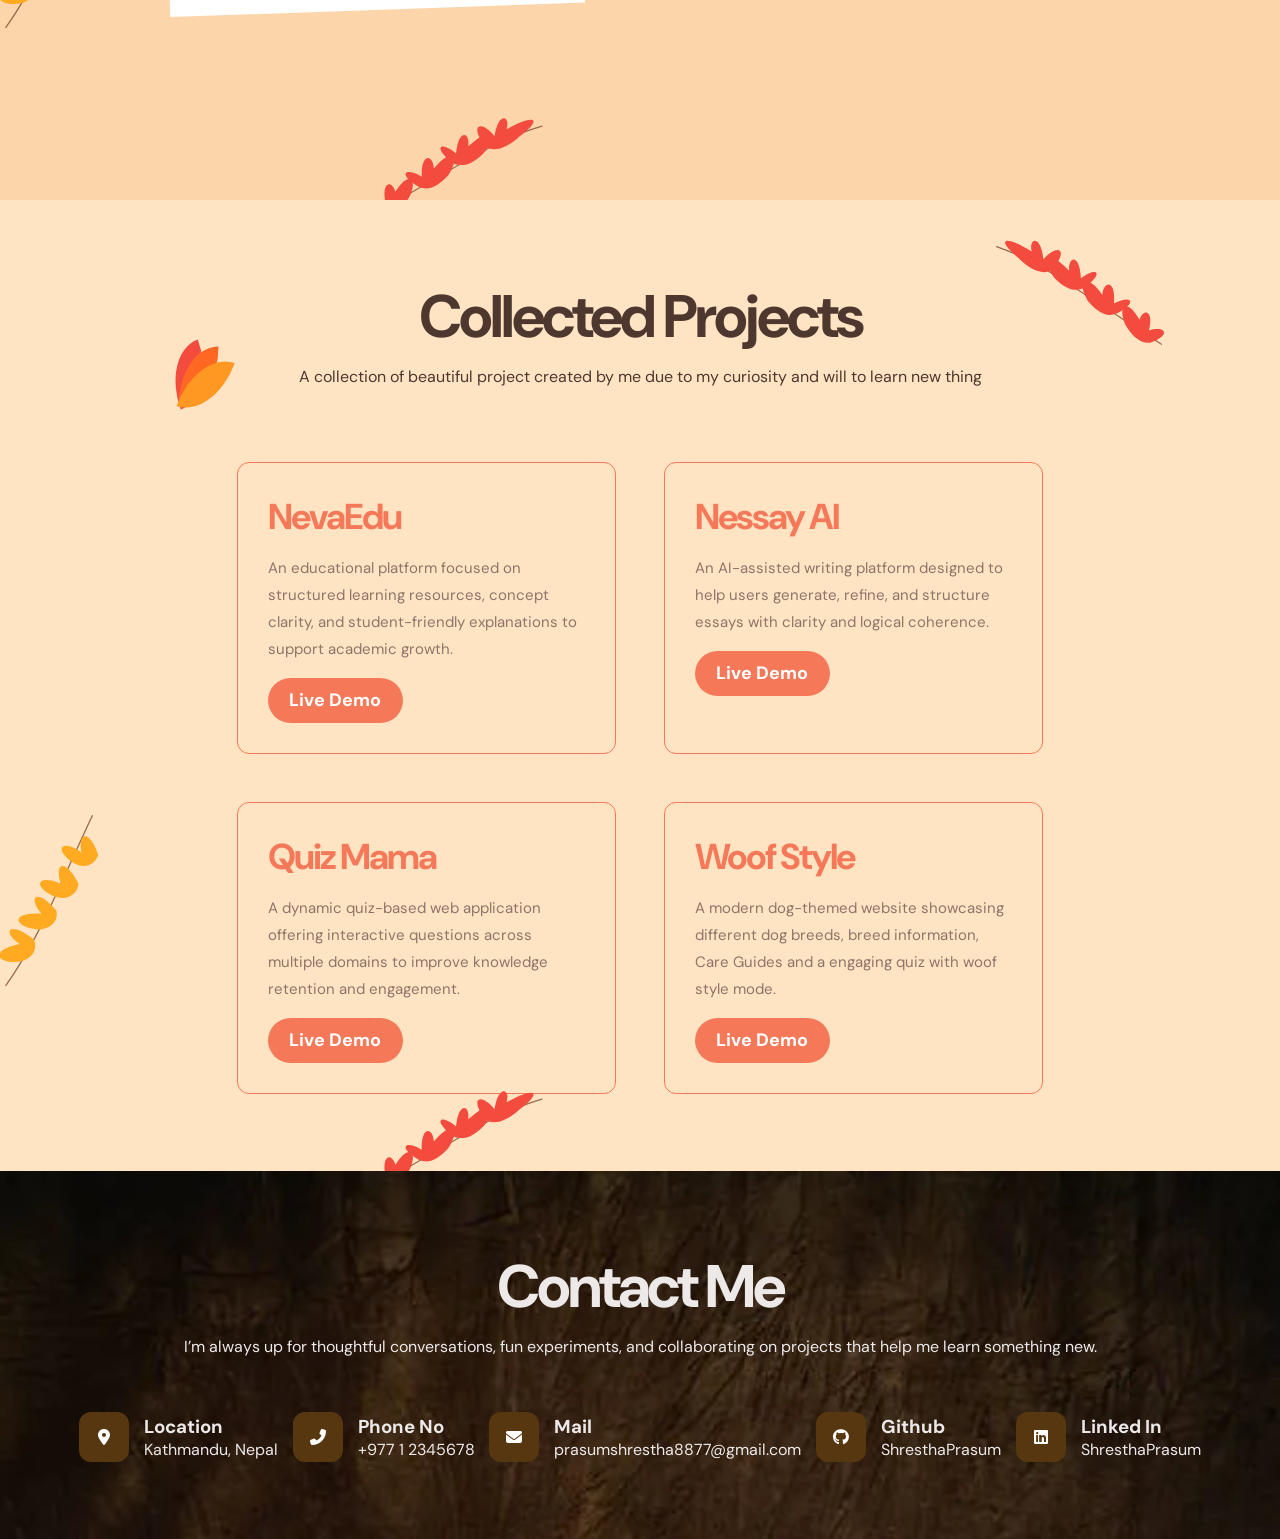
==== commit f88179b1: "finally the layout has completed now Imma add more features of generator.html, there are many things" ====
--- a/public/layouts/L4/index.html
+++ b/public/layouts/L4/index.html
@@ -407,6 +407,10 @@
             padding: clamp(70px, 6vw, 130px) 5vw;
             min-height: 40vh;
             background-color: var(--bg-color);
+            background-image: url(leafs.png);
+            background-size: cover;
+            /* background-position:; */
+            color: #ede9e9;
         }
 
         .contact-header{
@@ -435,7 +439,7 @@
 
         .contact-logo{
             display: inline-flex;
-            background-color: var(--font-color);
+            background-color: #573710;
             border-radius: 12px;
             color: white;
             width: 50px;
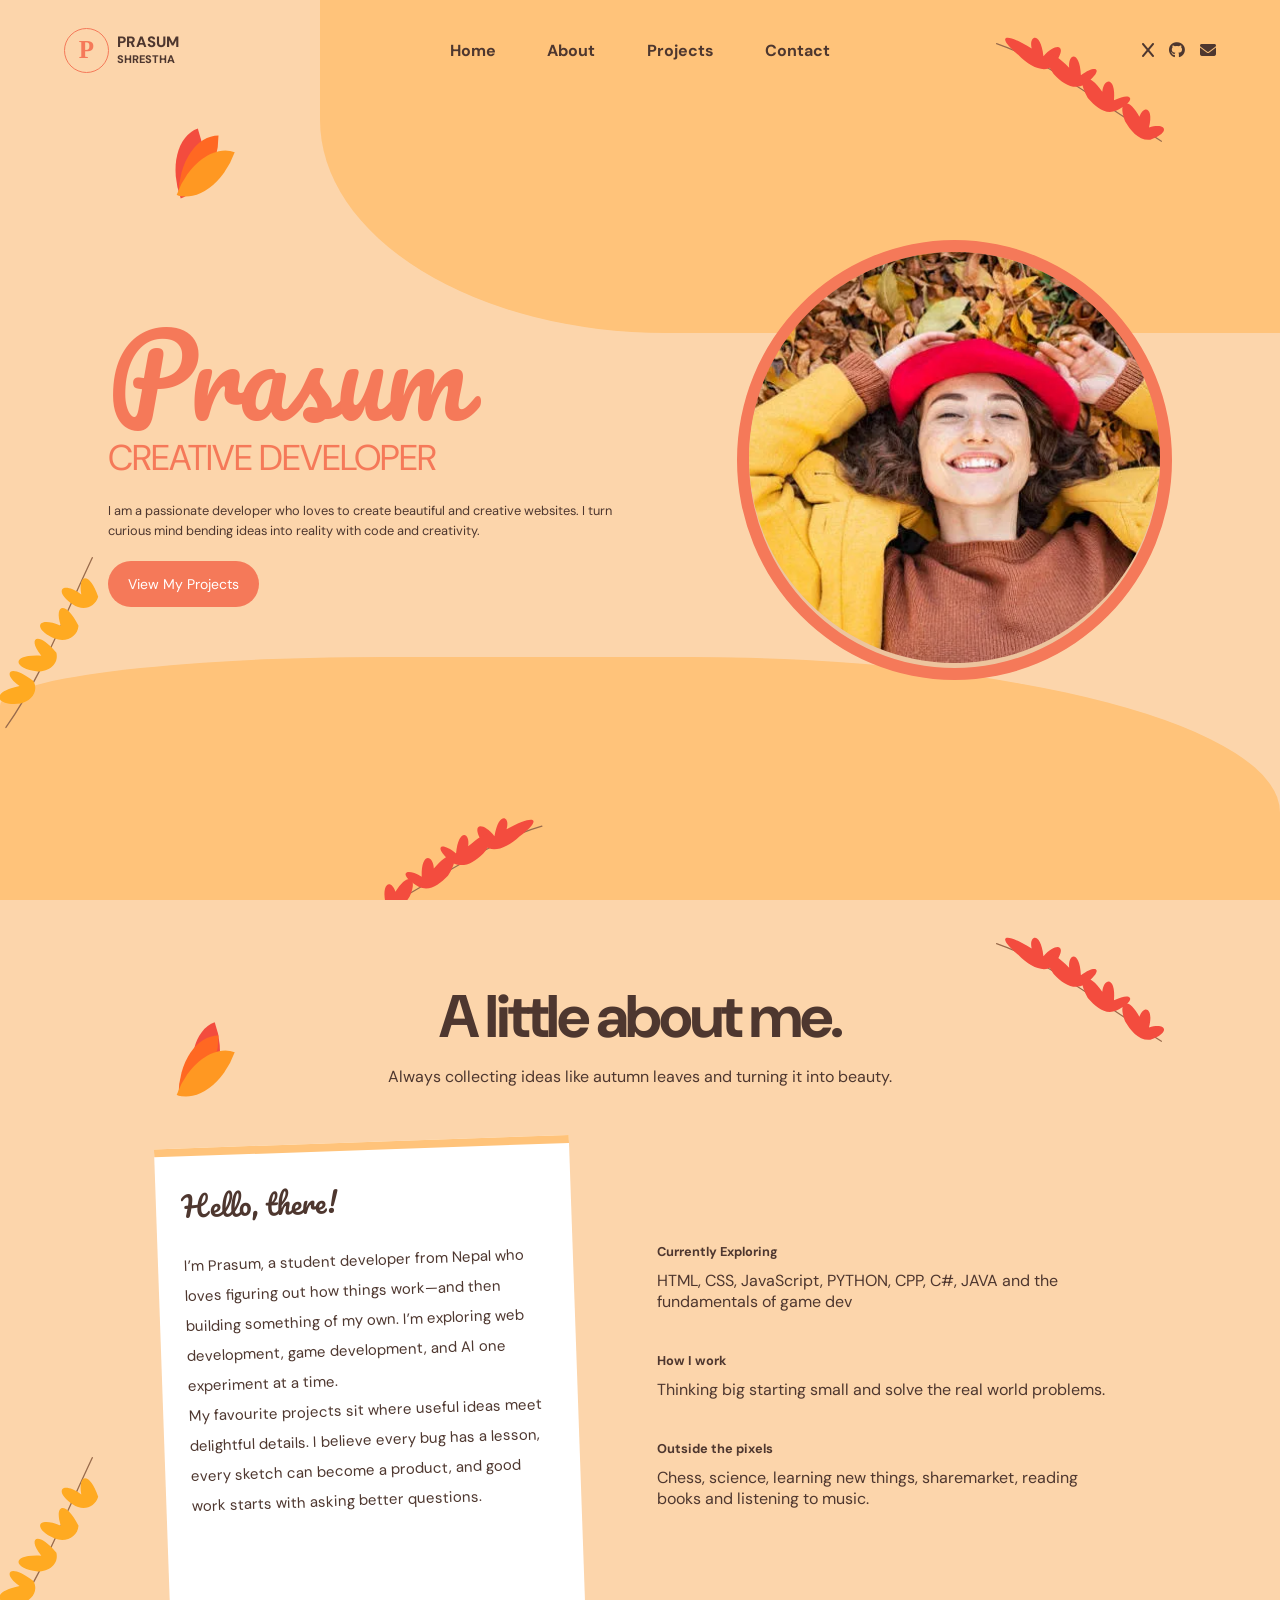
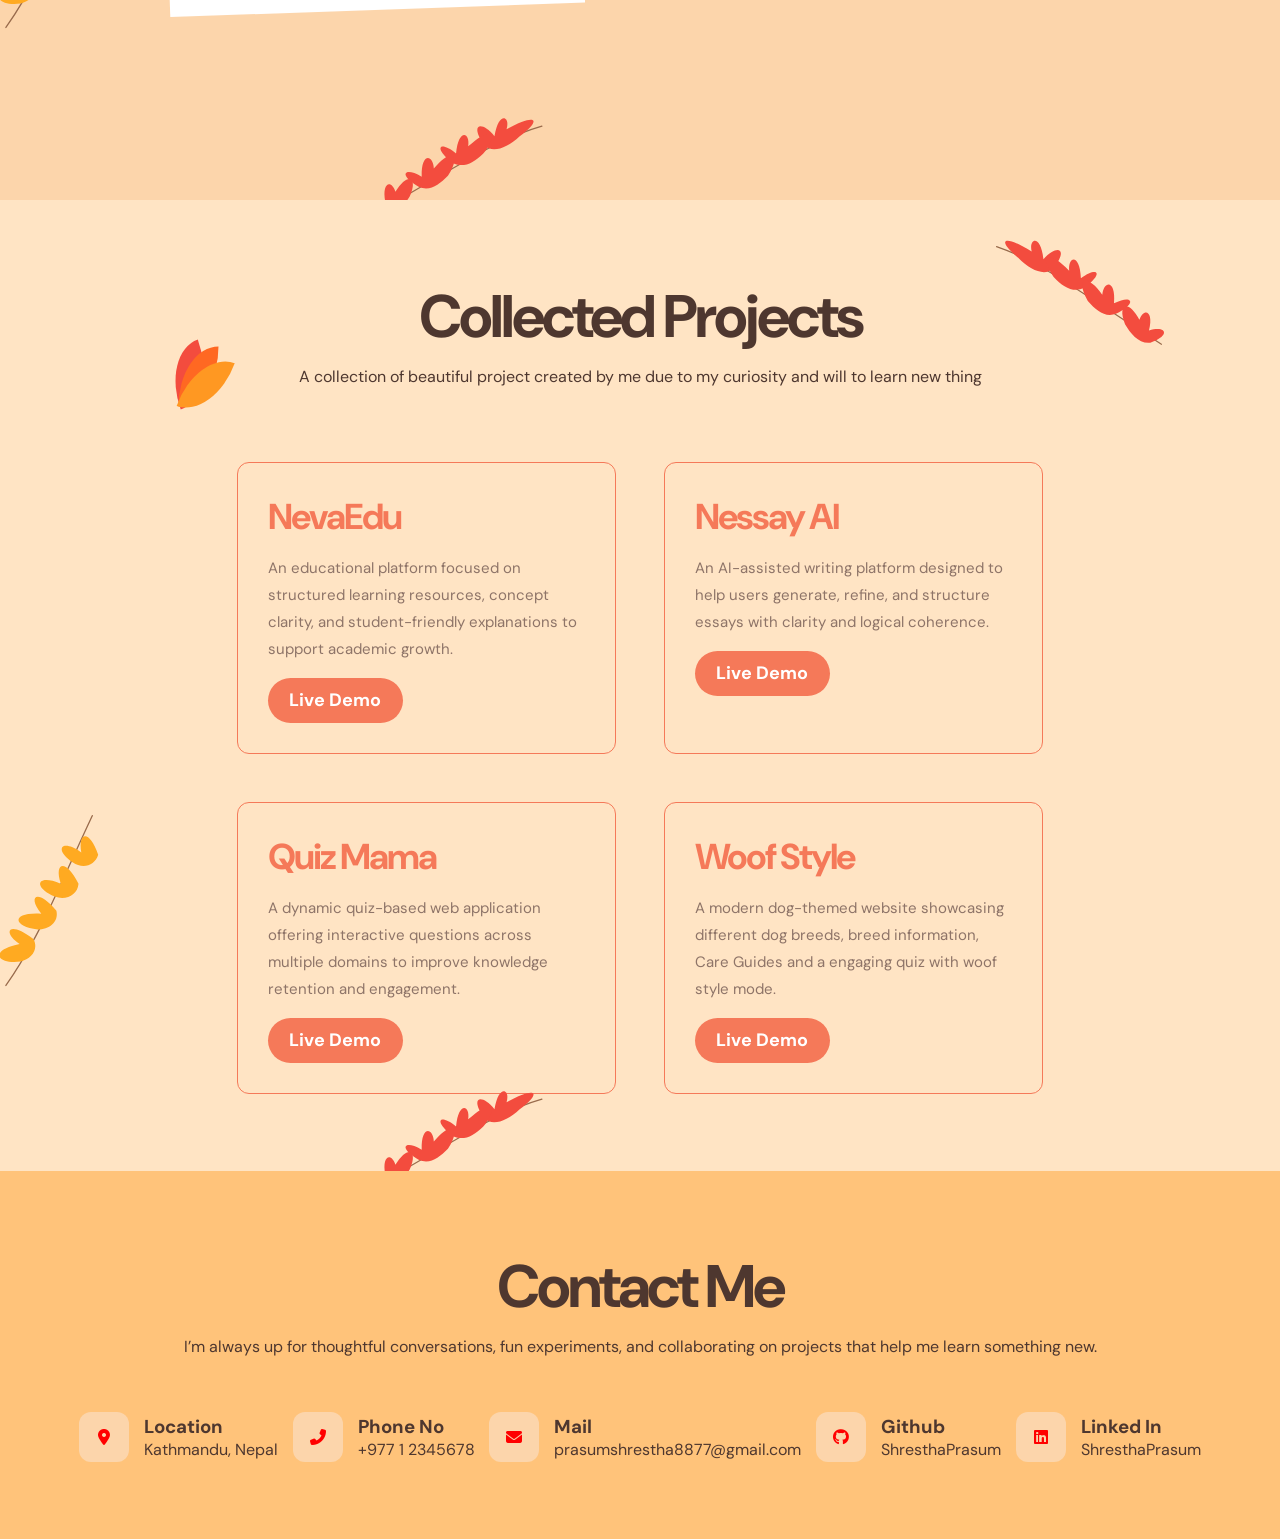
==== commit 8a416854: "Update generator and layout files for improved UI and functionality" ====
--- a/public/layouts/L4/index.html
+++ b/public/layouts/L4/index.html
@@ -406,11 +406,7 @@
             overflow: hidden;
             padding: clamp(70px, 6vw, 130px) 5vw;
             min-height: 40vh;
-            background-color: var(--bg-color);
-            background-image: url(leafs.png);
-            background-size: cover;
-            /* background-position:; */
-            color: #ede9e9;
+            background-color: var(--bg1-color);
         }
 
         .contact-header{
@@ -439,9 +435,9 @@
 
         .contact-logo{
             display: inline-flex;
-            background-color: #573710;
+            background-color: var(--bg-color);
             border-radius: 12px;
-            color: white;
+            color: red;
             width: 50px;
             height: 50px;
             align-items: center;
